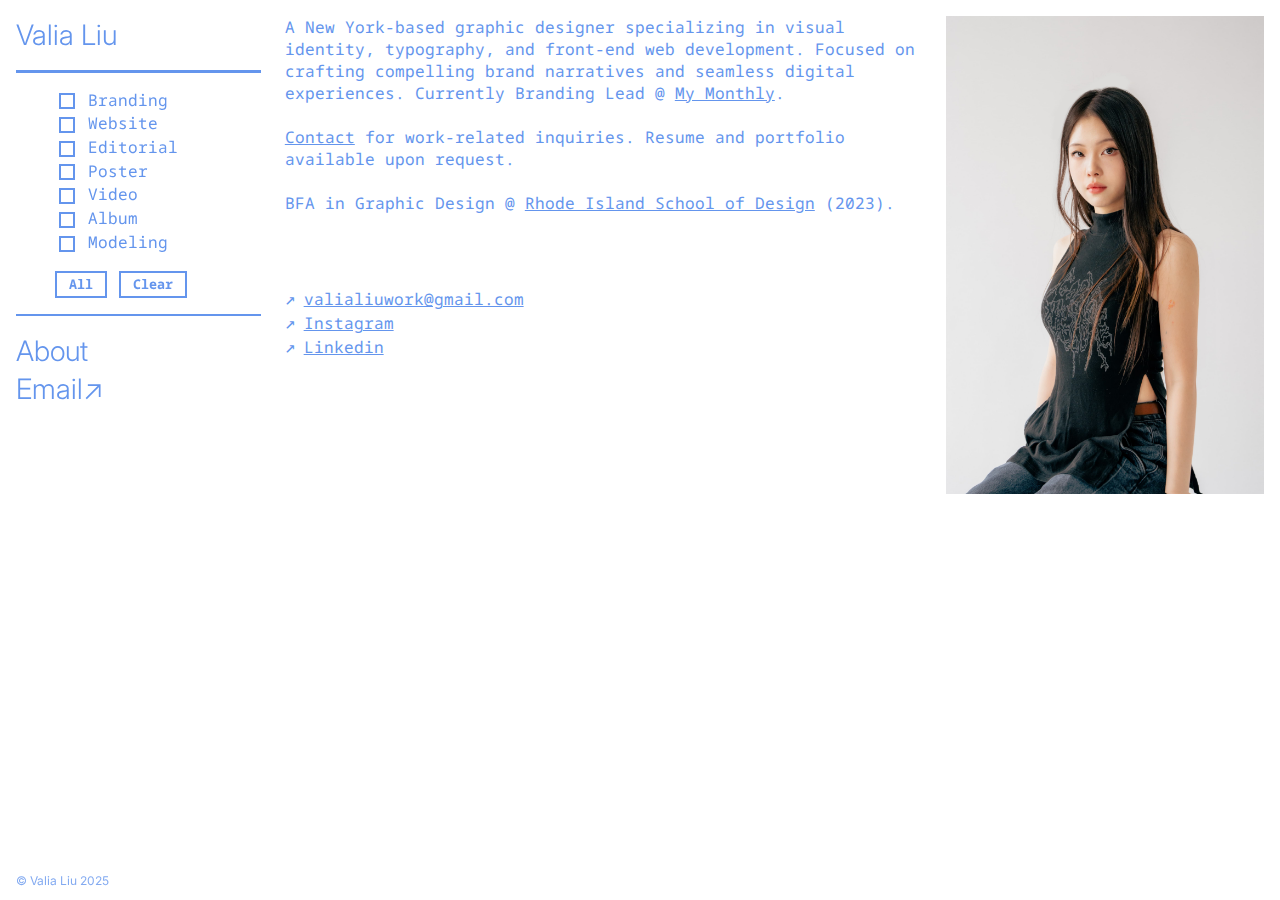
==== about.html @ 801d5c5b "update about" ====
<!DOCTYPE html>
<html lang="en">
<head>
    <meta charset="UTF-8">
    <meta name="viewport" content="width=device-width, initial-scale=1.0">
    <meta http-equiv="X-UA-Compatible" content="IE=edge,chrome=1">
    <title>Valia Liu</title>
    <link rel="icon" href="assets/icons/icon.png">

    <link rel="stylesheet" href="styles/style.css">

    <script src="https://code.jquery.com/jquery-3.6.0.min.js"></script>
    <script src="https://cdnjs.cloudflare.com/ajax/libs/gsap/3.12.2/gsap.min.js"></script>
</head>

<body>
    <div class="container">
        <!-- 导航栏 -->
        <nav id="navigation" class="navigation"></nav>

        <!-- 主要内容 -->
        <main class="content about">
            <div class="about-container">
                <div class="about-text">
                    <h3>
                        A New York-based graphic designer specializing in visual identity, typography, and front-end web development. Focused on crafting compelling brand narratives and seamless digital experiences. Currently Branding Lead @ <a href="https://www.mymonthly.io/" target="_blank">My Monthly</a>.
                        <br><br>
                        <a href="mailto:valialiuwork@gmail.com" target="_blank">Contact</a> for work-related inquiries. Resume and portfolio available upon request.
                        <br><br>
                        BFA in Graphic Design @ <a href="https://risd.gd/" target="_blank">Rhode Island School of Design</a> (2023).
                        <ul class="social-links">
                            <li><a href="mailto:valialiuwork@gmail.com" target="_blank">valialiuwork@gmail.com</a></li>
                            <li><a href="https://www.instagram.com/not_valya/" target="_blank">Instagram</a></li>
                            <li><a href="https://www.linkedin.com/in/valialiu/" target="_blank">Linkedin</a></li>
                        </ul>
                    </h3>
                </div>
                <div class="about-image">
                    <img src="assets/images/portrait.jpg" alt="Valia Liu">
                </div>
            </div>
        </main>
    </div>

    <script>
        $(document).ready(function(){
            $("#navigation").load("components/navigation.html");
        });
    </script>
</body>
</html>
---- styles/style.css ----
/* CSS变量统一管理: variables.css（确保你已有） */
@import url('https://fonts.googleapis.com/css2?family=Inter:wght@300;400;500;700&display=swap');
@import url('https://fonts.googleapis.com/css2?family=Noto+Sans+Mono&display=swap');

:root {
  --main-color: cornflowerblue;
  --secondary-color: rgb(62, 114, 212);
  --brown: #897457;
  --gap: 24px;
  --body-padding: 16px;
  --font-family-main: 'Inter', sans-serif;
  --font-family-secondary: 'Noto Sans Mono', monospace;
  --pointer-cursor: url('../assets/icons/pointer.png') 15 0, auto;
  --border-width: 2.5px;
  --big-font: 2.2vw;
}

html, body {
  margin: 0;
  padding: 0;
  box-sizing: border-box;
  font-family: var(--font-family-main);
  background-color: white;
  color: var(--main-color);
  cursor: url('../assets/icons/default.png'), auto;
}

*, *::before, *::after {
  box-sizing: inherit;
}

.container {
  display: grid;
  grid-template-columns: 1fr 4fr;
  gap: var(--gap);
  padding: var(--body-padding);
}

.content {
    grid-column: 2 / -1; /* 🚀 让它跳过第一列，从第二列填充 */
}

a {
    text-decoration: none;
    color: var(--main-color);
    cursor: var(--pointer-cursor);
}

h3 {
    font-family: var(--font-family-secondary);
    font-size: 16px;
    font-weight: normal;
    margin: 0;
}

p {
    margin: 0;
}





.navigation {
  position: fixed;
  display: flex;
  flex-direction: column;
  width: calc((100% - var(--body-padding) * 2 - var(--gap)) / 5);
  height: 100%;
}

h1 {
  font-size: var(--big-font);
  line-height: 135%;
  font-weight: 300;
  color: var(--main-color);
  margin: 0;
}

.navigation hr {
  border: none;
  height: var(--border-width);
  background-color: var(--main-color);
  margin: var(--body-padding) 0;
}

.navigation a:hover {
  background-color: var(--main-color);
  box-shadow: 0px 0px 0 4px var(--main-color);
  color: white;
}

.nav-footer {
    position: absolute;
    bottom: 28px;
    font-size: 12px;
    color: var(--main-color);
    opacity: 0.8;
}





.category {
  font-family: var(--font-family-secondary);
  font-size: 16px;
  color: var(--main-color);
  margin-left: 16%;
}

.category input[type="checkbox"] {
  appearance: none;
  width: 16px;
  height: 16px;
  border: 2px solid var(--main-color);
  cursor: var(--pointer-cursor);
  vertical-align: middle;
  position: relative;
}

.category label {
    cursor: var(--pointer-cursor);
    display: block;
}

.category input[type="checkbox"]::before {
  content: '';
  width: 10px;
  height: 10px;
  margin: 1px;
  display: block;
  transform: scale(0);
  background: var(--main-color);
  clip-path: polygon(14% 44%, 0 65%, 50% 100%, 100% 16%, 80% 0%, 43% 62%);
  transition: transform 0.2s ease-in-out;
}

.category input[type="checkbox"]:checked::before {
    transform: scale(1);
}  

.filter-controls {
  display: flex;
  gap: 12px;
  margin-left: 16%;
  margin-top: var(--body-padding);
}

.filter-controls button {
  font-family: var(--font-family-secondary);
  font-weight: bolder;
  padding: 2.5px 12px;
  border: 2px solid var(--main-color);
  background: transparent;
  color: var(--main-color);
  cursor: var(--pointer-cursor);
  transition: 0.3s;
}

.filter-controls button:hover {
  background-color: var(--main-color);
  color: white;
}





.featured-container {
    width: 100%;
}
  
.featured-projects {
    width: 100%;
    display: flex;
    flex-direction: column;
}
  
.featured-project {
    width: 100%;
    display: flex;
    flex-direction: column;
    justify-content: center;
    align-items: center;
    position: relative;
    margin-bottom: calc(var(--body-padding) * 2);
}

.vimeo-container {
    position: relative;
    width: 100%;
    padding-top: 56.25%; /* 16:9 aspect ratio */
}
  
.vimeo-container iframe {
    position: absolute;
    top: 0;
    left: 0;
    width: 100%;
    height: 100%;
}
  
.image-group {
    display: flex;
    justify-content: center;
    gap: var(--gap);
    width: 100%;
}
  
.image-group img {
    flex: 1; 
    height: auto;
    max-height: 80vh; /* 控制最大高度，避免图片过长 */
    object-fit: cover; /* 保持比例填充 */
    cursor: var(--pointer-cursor);
}   
  
.featured-project .media-container {
    width: 100%;
    display: flex;
    justify-content: center;
    align-items: center;
}
  
.featured-project img {
    width: 100%;
    height: 100%;
    object-fit: contain;
}
  
/* 作品信息 */
.project-info {
    text-align: center;
    width: 100%;
    padding-top: calc(var(--body-padding) * 2);
    color: var(--main-color);
    font-family: var(--font-family-main);
    border-bottom: var(--border-width) solid var(--main-color);
}
  
.project-info h1 {
    font-size: var(--big-font);
    font-weight: 300;
    margin: 0;
}
  
.project-info h2 {
    font-family: var(--font-family-secondary);
    font-size: 16px;
    font-weight: 400;
    margin: 0;
    margin-bottom:  calc(var(--body-padding) * 3);
}   




  
/* 正文区域grid布局（作品列表） */
.projects-grid {
  display: grid;
  grid-template-columns: repeat(3, 1fr);
  gap: var(--gap);
}

/* 单个项目 */
.project {
  width: 100%;
  display: flex;
  flex-direction: column;
  gap: 8px;
}

.project img {
  width: 100%;
  object-fit: cover;
  aspect-ratio: 1/1;
  transition: box-shadow 0.3s;
  cursor: var(--pointer-cursor);
}

.project img:hover {
  box-shadow: 0 0 0 3px var(--main-color);
}

.project h1 {
  font-family: var(--font-family-main);
  font-weight: 400;
  font-size: 20px;
  text-align: center;
  margin: 8px 0 0;
}

/* 响应式布局适配（小屏幕） */
@media screen and (max-width: 1024px) {
  .container {
    grid-template-columns: 1fr; /* 上下布局 */
    padding: 16px;
    gap: 16px;
  }

  .navigation {
    position: relative;
    width: 100%;
    height: auto;
  }

  .projects-grid {
    grid-template-columns: repeat(auto-fill, minmax(200px, 1fr));
  }
}

/* 自定义滚动条 */
::-webkit-scrollbar {
  width: 12px;
}

::-webkit-scrollbar-thumb {
  background: var(--main-color);
  border-radius: 0;
}

::-webkit-scrollbar-thumb:hover {
  background: var(--secondary-color);
}





.about-container {
    display: grid;
    grid-template-columns: 2fr 1fr;
    gap: var(--gap);
}

.about-text a {
    text-decoration: underline;
}

.about-image {
    display: flex;
    justify-content: center;
    align-items: center;
    width: 100%;
}

.about-image img {
    max-width: 100%;
    height: auto;
    object-fit: cover;
}

.social-links {
    list-style: none; /* 🚀 移除默认的点 */
    padding: 0;
    margin-top: calc(var(--gap) * 3);
}

.social-links li::before {
    content: "↗"; 
    color: var(--main-color); 
    font-size: 18px; /* 适当调整箭头大小 */
    margin-right: 8px; /* 让箭头与文字有间距 */
    font-weight: lighter;
}
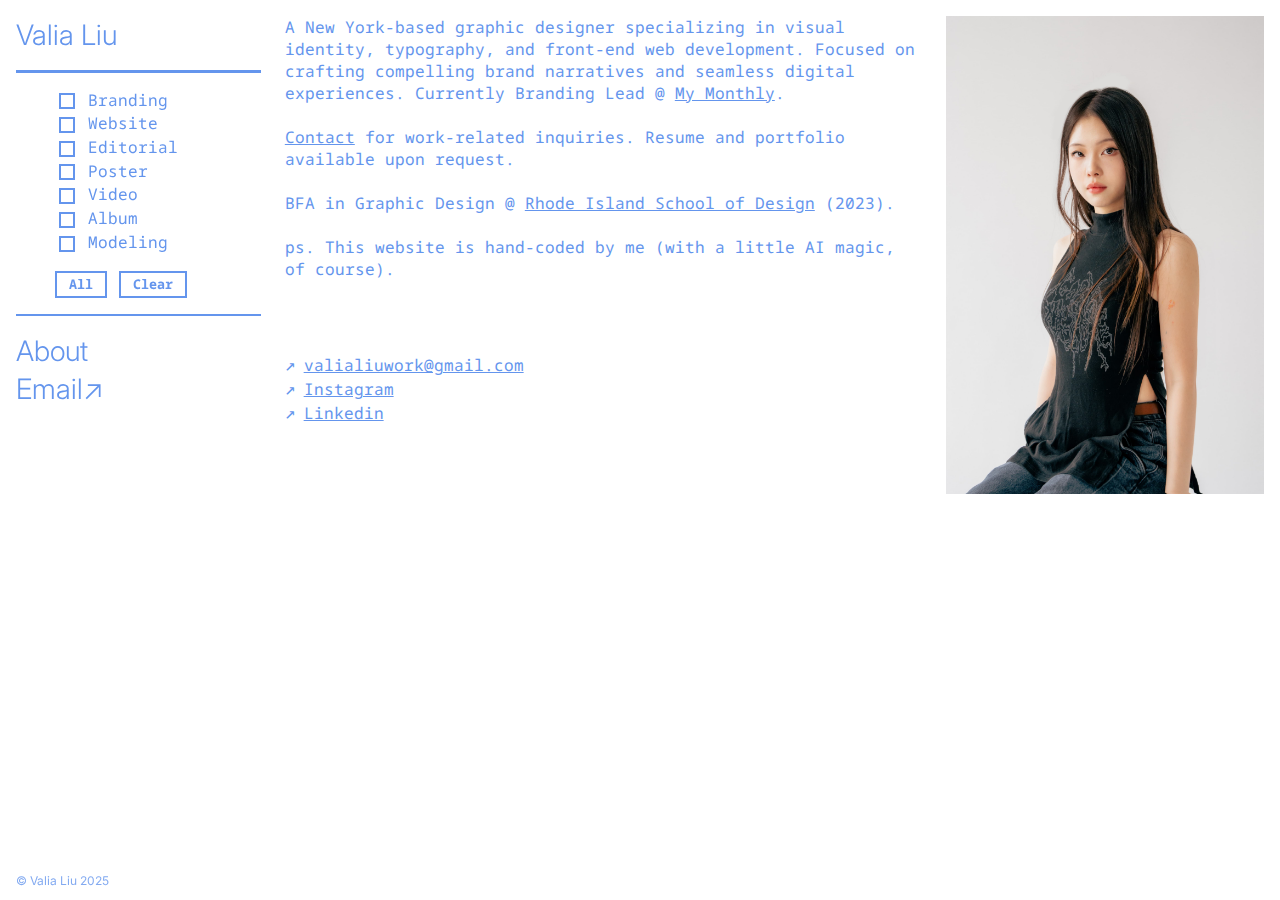
==== commit bb7d95fb: "update json structure" ====
--- a/about.html
+++ b/about.html
@@ -28,6 +28,8 @@
                         <a href="mailto:valialiuwork@gmail.com" target="_blank">Contact</a> for work-related inquiries. Resume and portfolio available upon request.
                         <br><br>
                         BFA in Graphic Design @ <a href="https://risd.gd/" target="_blank">Rhode Island School of Design</a> (2023).
+                        <br><br>
+                        ps. This website is hand-coded by me (with a little AI magic, of course).
                         <ul class="social-links">
                             <li><a href="mailto:valialiuwork@gmail.com" target="_blank">valialiuwork@gmail.com</a></li>
                             <li><a href="https://www.instagram.com/not_valya/" target="_blank">Instagram</a></li>
--- a/styles/style.css
+++ b/styles/style.css
@@ -4,13 +4,11 @@
 
 :root {
   --main-color: cornflowerblue;
-  --secondary-color: rgb(62, 114, 212);
-  --brown: #897457;
   --gap: 24px;
   --body-padding: 16px;
   --font-family-main: 'Inter', sans-serif;
   --font-family-secondary: 'Noto Sans Mono', monospace;
-  --pointer-cursor: url('../assets/icons/pointer.png') 15 0, auto;
+  --pointer-cursor: url('/assets/icons/pointer.cur') 15 0, auto;
   --border-width: 2.5px;
   --big-font: 2.2vw;
 }
@@ -22,7 +20,7 @@
   font-family: var(--font-family-main);
   background-color: white;
   color: var(--main-color);
-  cursor: url('../assets/icons/default.png'), auto;
+  cursor: url('/assets/icons/default.cur'), auto;
 }
 
 *, *::before, *::after {
@@ -77,14 +75,14 @@
   margin: 0;
 }
 
-.navigation hr {
+hr {
   border: none;
   height: var(--border-width);
   background-color: var(--main-color);
   margin: var(--body-padding) 0;
 }
 
-.navigation a:hover {
+.navigation a:hover, .back:hover {
   background-color: var(--main-color);
   box-shadow: 0px 0px 0 4px var(--main-color);
   color: white;
@@ -225,7 +223,6 @@
   
 .featured-project img {
     width: 100%;
-    height: 100%;
     object-fit: contain;
 }
   
@@ -251,8 +248,7 @@
     font-weight: 400;
     margin: 0;
     margin-bottom:  calc(var(--body-padding) * 3);
-}   
-
+}
 
 
 
@@ -280,7 +276,7 @@
   cursor: var(--pointer-cursor);
 }
 
-.project img:hover {
+.project img:hover, .image-group img:hover {
   box-shadow: 0 0 0 3px var(--main-color);
 }
 
@@ -290,6 +286,19 @@
   font-size: 20px;
   text-align: center;
   margin: 8px 0 0;
+}
+
+.project-info {
+    display: flex;
+    flex-direction: column;
+    align-items: center;
+}
+
+.project-info h1.hover-effect,
+.project-info h2.hover-effect {
+    background-color: var(--main-color);
+    color: white;
+    box-shadow: 0px 0px 0 4px var(--main-color);
 }
 
 /* 响应式布局适配（小屏幕） */
@@ -364,4 +373,15 @@
     font-size: 18px; /* 适当调整箭头大小 */
     margin-right: 8px; /* 让箭头与文字有间距 */
     font-weight: lighter;
+}
+
+
+
+
+
+.individual-container {
+    display: grid;
+    grid-template-columns: 1.2fr 2fr 4fr;
+    gap: var(--gap);
+    margin-top: 32px;
 }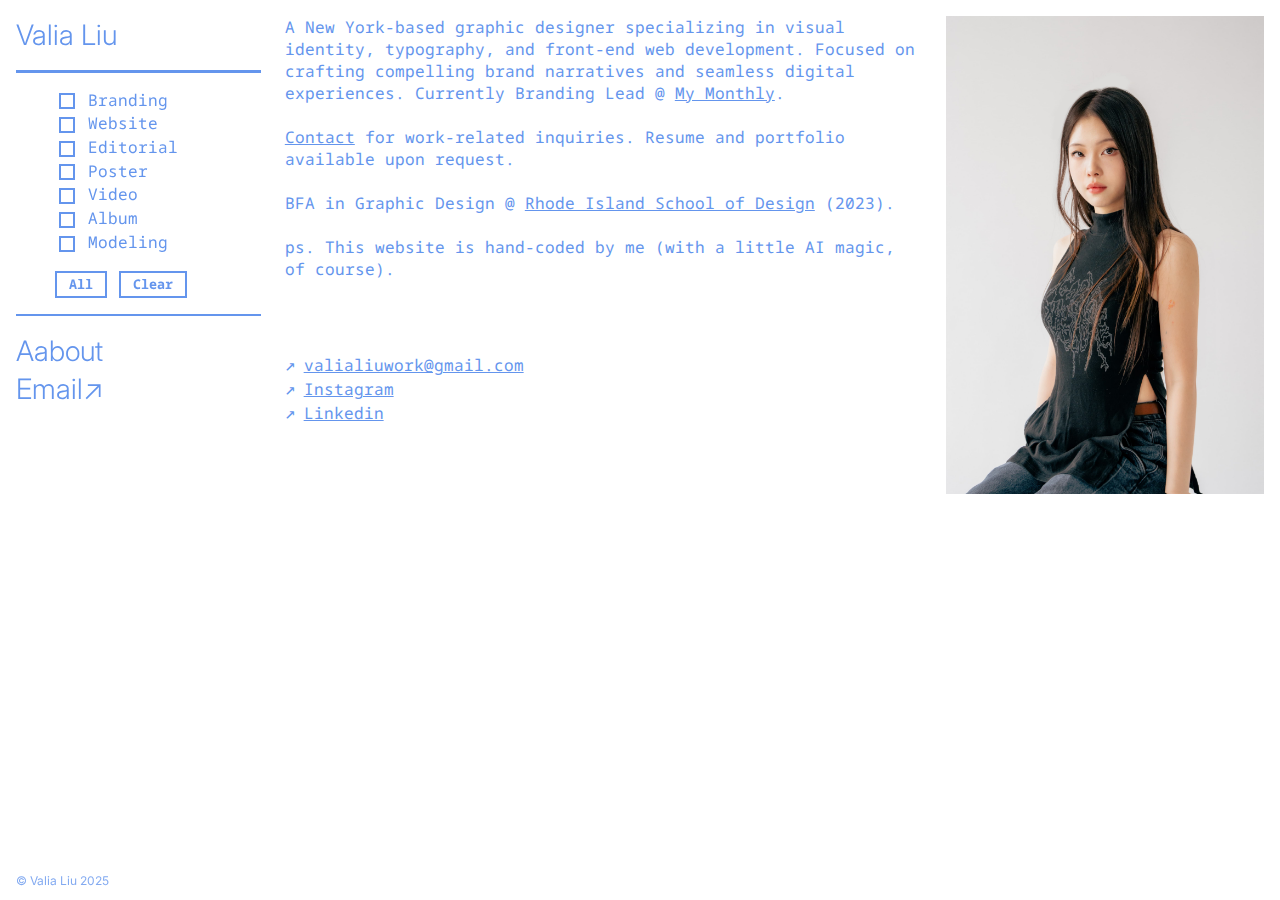
==== commit aab99f93: "bug fix" ====
--- a/about.html
+++ b/about.html
@@ -14,11 +14,16 @@
 </head>
 
 <body>
+    <div class="mobile-nav">
+        <h1 class="mobile-title"><a href="index.html">Valia Liu</a></h1>
+        <button class="hamburger-menu">
+            ☰
+        </button>
+    </div>
+    
     <div class="container">
-        <!-- 导航栏 -->
         <nav id="navigation" class="navigation"></nav>
 
-        <!-- 主要内容 -->
         <main class="content about">
             <div class="about-container">
                 <div class="about-text">
@@ -44,10 +49,15 @@
         </main>
     </div>
 
+    <script src="https://code.jquery.com/jquery-3.6.0.min.js"></script>
     <script>
-        $(document).ready(function(){
-            $("#navigation").load("components/navigation.html");
+      $(document).ready(function(){
+        $("#navigation").load(basePath + "../components/navigation.html", function(){
+          bindNavigationEvents();
         });
+      });
     </script>
+  
+    <script src="scripts/navigation.js"></script>
 </body>
 </html>--- a/styles/style.css
+++ b/styles/style.css
@@ -25,6 +25,8 @@
 
 *, *::before, *::after {
   box-sizing: inherit;
+  -webkit-tap-highlight-color: transparent;
+  outline: none;
 }
 
 .container {
@@ -236,12 +238,6 @@
     border-bottom: var(--border-width) solid var(--main-color);
 }
   
-.project-info h1 {
-    font-size: var(--big-font);
-    font-weight: 300;
-    margin: 0;
-}
-  
 .project-info h2 {
     font-family: var(--font-family-secondary);
     font-size: 16px;
@@ -301,25 +297,6 @@
     box-shadow: 0px 0px 0 4px var(--main-color);
 }
 
-/* 响应式布局适配（小屏幕） */
-@media screen and (max-width: 1024px) {
-  .container {
-    grid-template-columns: 1fr; /* 上下布局 */
-    padding: 16px;
-    gap: 16px;
-  }
-
-  .navigation {
-    position: relative;
-    width: 100%;
-    height: auto;
-  }
-
-  .projects-grid {
-    grid-template-columns: repeat(auto-fill, minmax(200px, 1fr));
-  }
-}
-
 /* 自定义滚动条 */
 ::-webkit-scrollbar {
   width: 12px;
@@ -384,4 +361,119 @@
     grid-template-columns: 1.2fr 2fr 4fr;
     gap: var(--gap);
     margin-top: 32px;
+}
+
+.mobile-nav {
+    display: none;
+}
+
+
+
+
+
+
+
+
+
+
+@media screen and (max-width: 768px) { 
+    .mobile-nav {
+        position: fixed;
+        top: 0;
+        left: 0;
+        width: 100%;
+        height: 60px;
+        background-color: white;
+        display: flex;
+        align-items: center;
+        justify-content: space-between;
+        padding: 0 16px;
+        z-index: 1000;
+    }
+
+    .hamburger-menu {
+        font-size: 24px;
+        background: transparent;
+        border: none;
+        color: var(--main-color);
+        cursor: pointer;
+        outline: none;
+    }
+
+    .container, .about-container { 
+        grid-template-columns: 100%; /* 让整个网格结构变成单列 */
+    }
+
+    #navigation {
+        position: fixed;
+        z-index: 5;
+        width: 76%;
+        height: calc(100vh - var(--body-padding));
+        background-color: white;
+        border-right: var(--border-width) solid var(--main-color);
+        left: -80%;
+        transition: 0.4s;
+    }
+
+    .expanded{
+        left: var(--body-padding) !important;
+        transition: 0.4s;
+    }
+
+    .hamburger-menu {
+        transition: transform 0.3s ease;
+    }
+    
+    .hamburger-menu.expanded {
+        transform: rotate(-90deg); /* 逆时针旋转 90° */
+    }
+    
+    .hamburger-menu:not(.expanded) {
+        transform: rotate(0deg); /* 回到初始位置 */
+    }
+    
+
+    .navigation {
+        width: calc(76% - var(--body-padding));
+    }
+
+    .content {
+        grid-column: 1 / -1; /* 让右侧内容填满整个屏幕 */
+        width: 100%;
+        padding-top: 70px;
+    }
+
+    h1 {
+        font-size: 6vw;
+    }
+
+    h3 {
+        font-size: 14px;
+    }
+
+    .project-info h2 {
+        font-size: 12px;
+        margin-bottom: calc(var(--body-padding)* 2);
+        margin-top: 2px;
+    }
+
+    .project-info {
+        padding-top: calc(var(--body-padding)* 1.6);
+    }
+
+    .individual-container {
+        grid-template-columns: 3fr 5fr;
+    }
+
+        .individual-container > :nth-child(3) {
+            grid-column: 1 / -1; /* 让第三个元素独占整行 */
+        }
+
+    .about-image img {
+        max-width: 60%;
+    }
+
+    .about-image {
+        justify-content: flex-end;
+    }
 }